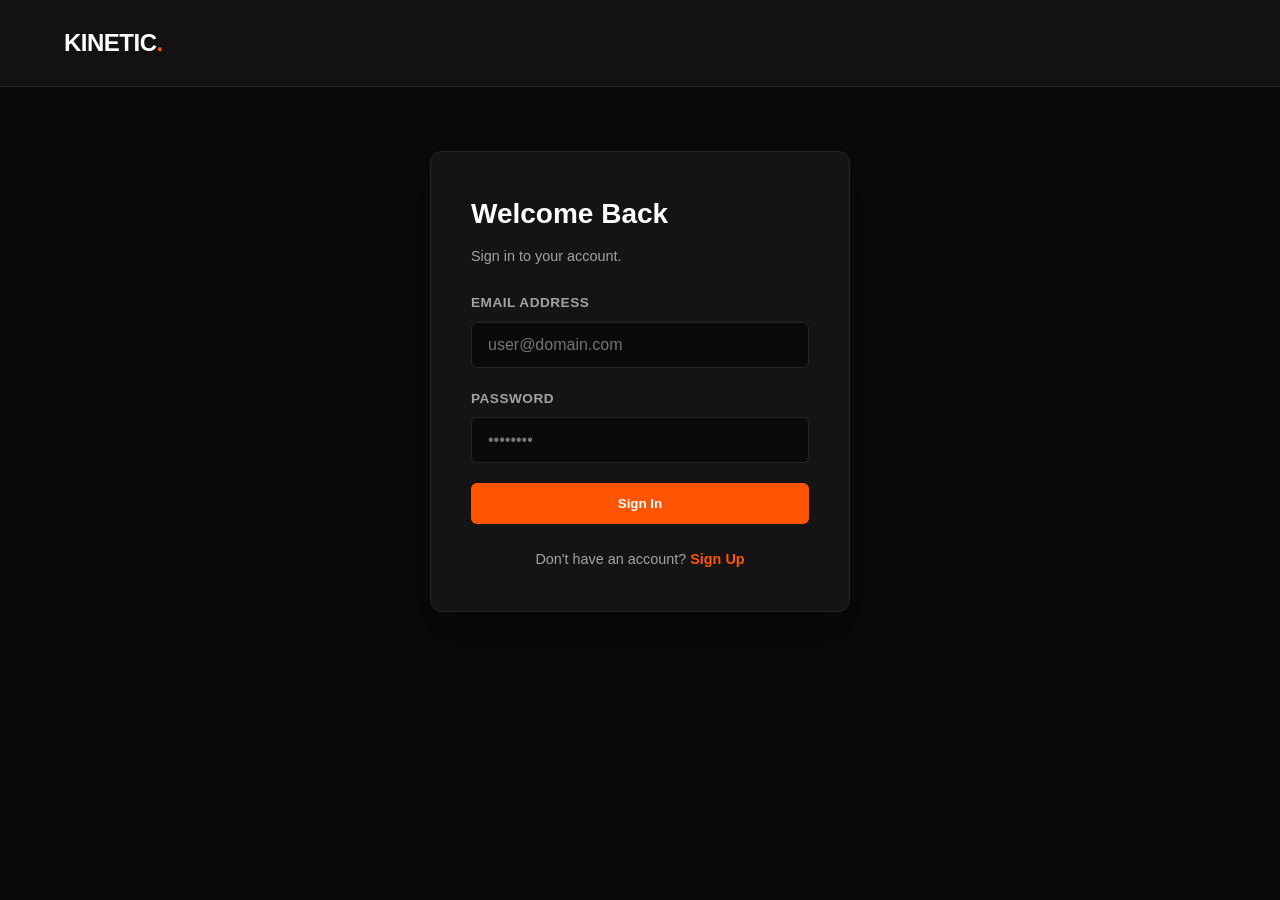
==== frontend/dashboard.html @ d70e652a "Add files via upload" ====
<!DOCTYPE html>
<html lang="en">
<head>
  <meta charset="UTF-8">
  <meta name="viewport" content="width=device-width, initial-scale=1.0">
  <title>Kinetic - Admin Dashboard</title>
  <style>
    * {
      box-sizing: border-box;
      margin: 0;
      padding: 0;
      font-family: -apple-system, BlinkMacSystemFont, "Segoe UI", Roboto, Helvetica, Arial, sans-serif;
    }

    body {
      background: #0a0a0a;
      color: #ffffff;
      padding: 2rem;
      min-height: 100vh;
    }

    .header-bar {
      display: flex;
      justify-content: space-between;
      align-items: center;
      margin-bottom: 2rem;
      padding-bottom: 1rem;
      border-bottom: 1px solid #262626;
    }

    h1 {
      font-size: 1.8rem;
      font-weight: 700;
    }

    h2 {
      font-size: 1.3rem;
      margin-top: 1.5rem;
      margin-bottom: 0.5rem;
      color: #ffffff;
    }

    .brand-orange {
      color: #ff5500;
    }

    .nav-links {
      display: flex;
      align-items: center;
      gap: 15px;
    }

    .nav-link {
      color: #ff5500;
      text-decoration: none;
      font-weight: 500;
      transition: color 0.2s ease;
    }

    .nav-link:hover {
      color: #e04b00;
    }

    .btn-outline {
      background: transparent;
      color: #ffffff;
      border: 1px solid #262626;
      padding: 8px 16px;
      border-radius: 6px;
      cursor: pointer;
      font-weight: 500;
      transition: all 0.2s ease;
    }

    .btn-outline:hover {
      background: #181818;
      border-color: #ff5500;
      color: #ff5500;
    }

    table {
      width: 100%;
      border-collapse: collapse;
      margin: 1rem 0 3rem 0;
      background: #141414;
      border: 1px solid #262626;
      border-radius: 8px;
      overflow: hidden;
    }

    th, td {
      padding: 12px 16px;
      text-align: left;
      border-bottom: 1px solid #262626;
      vertical-align: middle;
    }

    th {
      background: #181818;
      color: #ff5500;
      font-weight: 600;
      font-size: 0.9rem;
      text-transform: uppercase;
      letter-spacing: 0.5px;
    }

    tr:last-child td {
      border-bottom: none;
    }

    tr:hover td {
      background: #181818;
    }

    .btn-delete {
      background: #ef4444;
      color: #ffffff;
      border: none;
      padding: 6px 12px;
      border-radius: 4px;
      cursor: pointer;
      font-weight: 500;
      font-size: 0.85rem;
      transition: background 0.2s ease;
    }

    .btn-delete:hover {
      background: #dc2626;
    }

    .pill-tag {
      background: #222222;
      color: #ff5500;
      border: 1px solid #333333;
      padding: 2px 8px;
      border-radius: 12px;
      font-size: 0.8rem;
      margin-right: 4px;
      display: inline-block;
      margin-bottom: 4px;
    }

    .client-detail {
      color: #aaaaaa;
      font-size: 0.85rem;
      display: flex;
      align-items: center;
      gap: 6px;
      margin-top: 3px;
    }

    .client-name {
      color: #ffffff;
      font-weight: 600;
      font-size: 0.95rem;
      display: block;
      margin-bottom: 2px;
    }

    /* Graphical CSS Icon Badges */
    .icon-badge {
      display: inline-block;
      width: 14px;
      height: 14px;
      background-size: contain;
      background-repeat: no-repeat;
      background-position: center;
      opacity: 0.8;
    }

    .icon-id {
      background-image: url("data:image/svg+xml,%3Csvg xmlns='http://www.w3.org/2000/svg' fill='%23ff5500' viewBox='0 0 24 24'%3E%3Cpath d='M19 3H5c-1.1 0-2 .9-2 2v14c0 1.1.9 2 2 2h14c1.1 0 2-.9 2-2V5c0-1.1-.9-2-2-2zm-7 3c1.66 0 3 1.34 3 3s-1.34 3-3 3-3-1.34-3-3 1.34-3 3-3zm6 12H6v-1c0-2 4-3.1 6-3.1s6 1.1 6 3.1v1z'/%3E%3C/svg%3E");
    }

    .icon-email {
      background-image: url("data:image/svg+xml,%3Csvg xmlns='http://www.w3.org/2000/svg' fill='%23aaaaaa' viewBox='0 0 24 24'%3E%3Cpath d='M20 4H4c-1.1 0-1.99.9-1.99 2L2 18c0 1.1.9 2 2 2h16c1.1 0 2-.9 2-2V6c0-1.1-.9-2-2-2zm0 4l-8 5-8-5V6l8 5 8-5v2z'/%3E%3C/svg%3E");
    }

    .icon-phone {
      background-image: url("data:image/svg+xml,%3Csvg xmlns='http://www.w3.org/2000/svg' fill='%23aaaaaa' viewBox='0 0 24 24'%3E%3Cpath d='M6.62 10.79c1.44 2.83 3.76 5.14 6.59 6.59l2.2-2.2c.27-.27.67-.36 1.02-.24 1.12.37 2.33.57 3.57.57.55 0 1 .45 1 1V20c0 .55-.45 1-1 1-9.39 0-17-7.61-17-17 0-.55.45-1 1-1h3.5c.55 0 1 .45 1 1 0 1.25.2 2.45.57 3.57.11.35.03.74-.25 1.02l-2.2 2.2z'/%3E%3C/svg%3E");
    }
  </style>
</head>
<body>

  <div class="header-bar">
    <h1>Kinetic <span class="brand-orange">Admin Dashboard</span></h1>
    <div class="nav-links">
      <a href="index.html" class="nav-link">Home</a>
      <button onclick="handleLogout()" class="btn-outline">Logout</button>
    </div>
  </div>

  <h2>1. Registered Users</h2>
  <table>
    <thead>
      <tr>
        <th>ID</th>
        <th>Name</th>
        <th>Email</th>
        <th>Role</th>
        <th>Action</th>
      </tr>
    </thead>
    <tbody id="users-table-body">
      <tr><td colspan="5">Loading...</td></tr>
    </tbody>
  </table>

  <h2>2. Submitted Project Proposals</h2>
  <table>
    <thead>
      <tr>
        <th>ID</th>
        <th>Client Details</th>
        <th>Primary Objective</th>
        <th>Requested Features</th>
        <th>Submitted At</th>
        <th>Action</th>
      </tr>
    </thead>
    <tbody id="proposals-table-body">
      <tr><td colspan="6">Loading...</td></tr>
    </tbody>
  </table>

  <script>
    const API_URL = 'http://localhost:5000/api';

    window.onload = function() {
      loadDashboardData();
    };

    function handleLogout() {
      localStorage.removeItem('kinetic_token');
      localStorage.removeItem('kinetic_user');
      window.location.href = 'signin.html';
    }

    async function loadDashboardData() {
      const token = localStorage.getItem('kinetic_token');
      if (!token) { window.location.href = 'signin.html'; return; }

      // Fetch Users
      try {
        const uRes = await fetch(`${API_URL}/admin/users`, { 
          headers: { 'Authorization': `Bearer ${token}` } 
        });
        const uData = await uRes.json();
        
        if (uData.users && uData.users.length > 0) {
          document.getElementById('users-table-body').innerHTML = uData.users.map(u => `
            <tr>
              <td>${u.id}</td>
              <td>${u.name}</td>
              <td>${u.email}</td>
              <td>${u.role}</td>
              <td>${u.role !== 'admin' ? `<button class="btn-delete" onclick="deleteUser('${u.id}')">Delete</button>` : 'System Admin'}</td>
            </tr>
          `).join('');
        } else {
          document.getElementById('users-table-body').innerHTML = '<tr><td colspan="5">No registered users found.</td></tr>';
        }
      } catch (e) {
        document.getElementById('users-table-body').innerHTML = '<tr><td colspan="5">Failed to load user records.</td></tr>';
      }

      // Fetch Proposals
      try {
        const pRes = await fetch(`${API_URL}/admin/proposals`, { 
          headers: { 'Authorization': `Bearer ${token}` } 
        });
        const pData = await pRes.json();
        const pBody = document.getElementById('proposals-table-body');
        
        if (!pData.proposals || pData.proposals.length === 0) {
          pBody.innerHTML = '<tr><td colspan="6">No proposals submitted yet.</td></tr>';
          return;
        }

        pBody.innerHTML = pData.proposals.map(p => `
          <tr>
            <td>${p.id}</td>
            <td>
              <span class="client-name">${p.client && p.client.name ? p.client.name : 'Guest User'}</span>
              <span class="client-detail">
                <i class="icon-badge icon-id"></i> Customer ID: ${p.client && p.client.id ? p.client.id : 'N/A'}
              </span>
              <span class="client-detail">
                <i class="icon-badge icon-email"></i> ${p.client && p.client.email ? p.client.email : 'N/A'}
              </span>
              <span class="client-detail">
                <i class="icon-badge icon-phone"></i> ${p.client && p.client.phone ? p.client.phone : 'N/A'}
              </span>
            </td>
            <td><strong>${p.objective}</strong></td>
            <td>${p.features.map(f => `<span class="pill-tag">${f}</span>`).join('')}</td>
            <td>${new Date(p.submittedAt).toLocaleString()}</td>
            <td><button class="btn-delete" onclick="deleteProposal('${p.id}')">Delete</button></td>
          </tr>
        `).join('');
      } catch (e) {
        document.getElementById('proposals-table-body').innerHTML = '<tr><td colspan="6">Failed to load proposal submissions.</td></tr>';
      }
    }

    async function deleteUser(id) {
      const token = localStorage.getItem('kinetic_token');
      if (confirm('Delete this user?')) {
        await fetch(`${API_URL}/admin/users/${id}`, { 
          method: 'DELETE', 
          headers: { 'Authorization': `Bearer ${token}` } 
        });
        loadDashboardData();
      }
    }

    async function deleteProposal(id) {
      const token = localStorage.getItem('kinetic_token');
      if (confirm('Delete this proposal?')) {
        await fetch(`${API_URL}/admin/proposals/${id}`, { 
          method: 'DELETE', 
          headers: { 'Authorization': `Bearer ${token}` } 
        });
        loadDashboardData();
      }
    }
  </script>
</body>
</html>
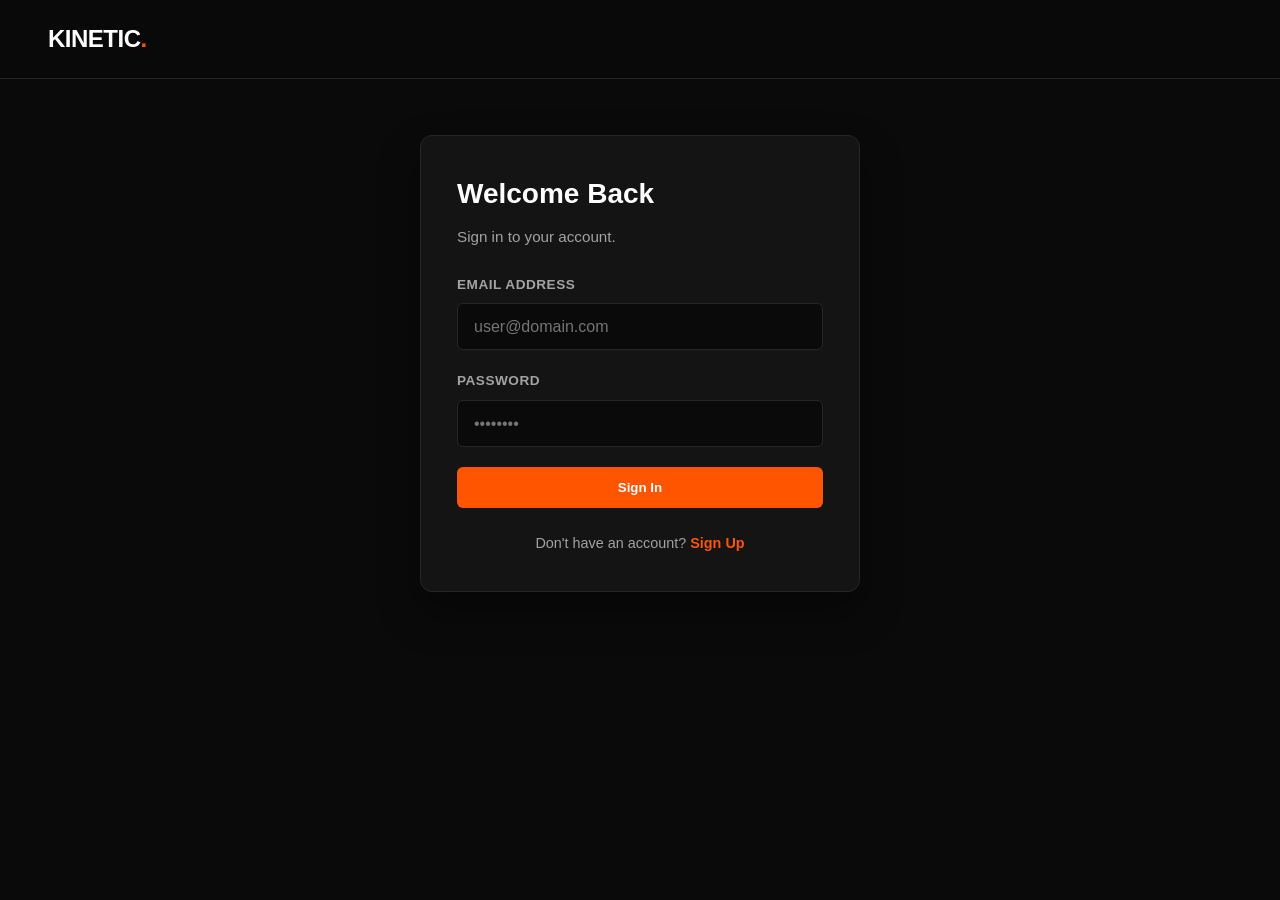
==== commit d92cc0d6: "Add files via upload" ====
--- a/frontend/dashboard.html
+++ b/frontend/dashboard.html
@@ -9,14 +9,19 @@
       box-sizing: border-box;
       margin: 0;
       padding: 0;
+    }
+
+    body, button, input, select, textarea {
       font-family: -apple-system, BlinkMacSystemFont, "Segoe UI", Roboto, Helvetica, Arial, sans-serif;
     }
 
     body {
       background: #0a0a0a;
       color: #ffffff;
-      padding: 2rem;
+      padding: clamp(1rem, 3vw, 2rem);
       min-height: 100vh;
+      overflow-x: hidden;
+      width: 100%;
     }
 
     .header-bar {
@@ -26,17 +31,19 @@
       margin-bottom: 2rem;
       padding-bottom: 1rem;
       border-bottom: 1px solid #262626;
+      flex-wrap: wrap;
+      gap: 1rem;
     }
 
     h1 {
-      font-size: 1.8rem;
+      font-size: clamp(1.4rem, 4vw, 1.8rem);
       font-weight: 700;
     }
 
     h2 {
       font-size: 1.3rem;
       margin-top: 1.5rem;
-      margin-bottom: 0.5rem;
+      margin-bottom: 0.75rem;
       color: #ffffff;
     }
 
@@ -48,6 +55,7 @@
       display: flex;
       align-items: center;
       gap: 15px;
+      flex-wrap: wrap;
     }
 
     .nav-link {
@@ -78,14 +86,22 @@
       color: #ff5500;
     }
 
-    table {
+    .table-responsive {
       width: 100%;
-      border-collapse: collapse;
-      margin: 1rem 0 3rem 0;
+      overflow-x: auto;
+      -webkit-overflow-scrolling: touch;
       background: #141414;
       border: 1px solid #262626;
       border-radius: 8px;
-      overflow: hidden;
+      margin: 1rem 0 2.5rem 0;
+    }
+
+    table {
+      width: 100%;
+      min-width: 650px;
+      border-collapse: collapse;
+      margin: 0;
+      background: #141414;
     }
 
     th, td {
@@ -99,7 +115,7 @@
       background: #181818;
       color: #ff5500;
       font-weight: 600;
-      font-size: 0.9rem;
+      font-size: 0.85rem;
       text-transform: uppercase;
       letter-spacing: 0.5px;
     }
@@ -179,6 +195,18 @@
     .icon-phone {
       background-image: url("data:image/svg+xml,%3Csvg xmlns='http://www.w3.org/2000/svg' fill='%23aaaaaa' viewBox='0 0 24 24'%3E%3Cpath d='M6.62 10.79c1.44 2.83 3.76 5.14 6.59 6.59l2.2-2.2c.27-.27.67-.36 1.02-.24 1.12.37 2.33.57 3.57.57.55 0 1 .45 1 1V20c0 .55-.45 1-1 1-9.39 0-17-7.61-17-17 0-.55.45-1 1-1h3.5c.55 0 1 .45 1 1 0 1.25.2 2.45.57 3.57.11.35.03.74-.25 1.02l-2.2 2.2z'/%3E%3C/svg%3E");
     }
+
+    @media (max-width: 600px) {
+      .header-bar {
+        flex-direction: column;
+        align-items: flex-start;
+      }
+      
+      .nav-links {
+        width: 100%;
+        justify-content: space-between;
+      }
+    }
   </style>
 </head>
 <body>
@@ -192,40 +220,44 @@
   </div>
 
   <h2>1. Registered Users</h2>
-  <table>
-    <thead>
-      <tr>
-        <th>ID</th>
-        <th>Name</th>
-        <th>Email</th>
-        <th>Role</th>
-        <th>Action</th>
-      </tr>
-    </thead>
-    <tbody id="users-table-body">
-      <tr><td colspan="5">Loading...</td></tr>
-    </tbody>
-  </table>
+  <div class="table-responsive">
+    <table>
+      <thead>
+        <tr>
+          <th>ID</th>
+          <th>Name</th>
+          <th>Email</th>
+          <th>Role</th>
+          <th>Action</th>
+        </tr>
+      </thead>
+      <tbody id="users-table-body">
+        <tr><td colspan="5">Loading...</td></tr>
+      </tbody>
+    </table>
+  </div>
 
   <h2>2. Submitted Project Proposals</h2>
-  <table>
-    <thead>
-      <tr>
-        <th>ID</th>
-        <th>Client Details</th>
-        <th>Primary Objective</th>
-        <th>Requested Features</th>
-        <th>Submitted At</th>
-        <th>Action</th>
-      </tr>
-    </thead>
-    <tbody id="proposals-table-body">
-      <tr><td colspan="6">Loading...</td></tr>
-    </tbody>
-  </table>
+  <div class="table-responsive">
+    <table>
+      <thead>
+        <tr>
+          <th>ID</th>
+          <th>Client Details</th>
+          <th>Primary Objective</th>
+          <th>Requested Features</th>
+          <th>Submitted At</th>
+          <th>Action</th>
+        </tr>
+      </thead>
+      <tbody id="proposals-table-body">
+        <tr><td colspan="6">Loading...</td></tr>
+      </tbody>
+    </table>
+  </div>
 
   <script>
-    const API_URL = 'http://localhost:5000/api';
+    const API_URL = '/api';
 
     window.onload = function() {
       loadDashboardData();
